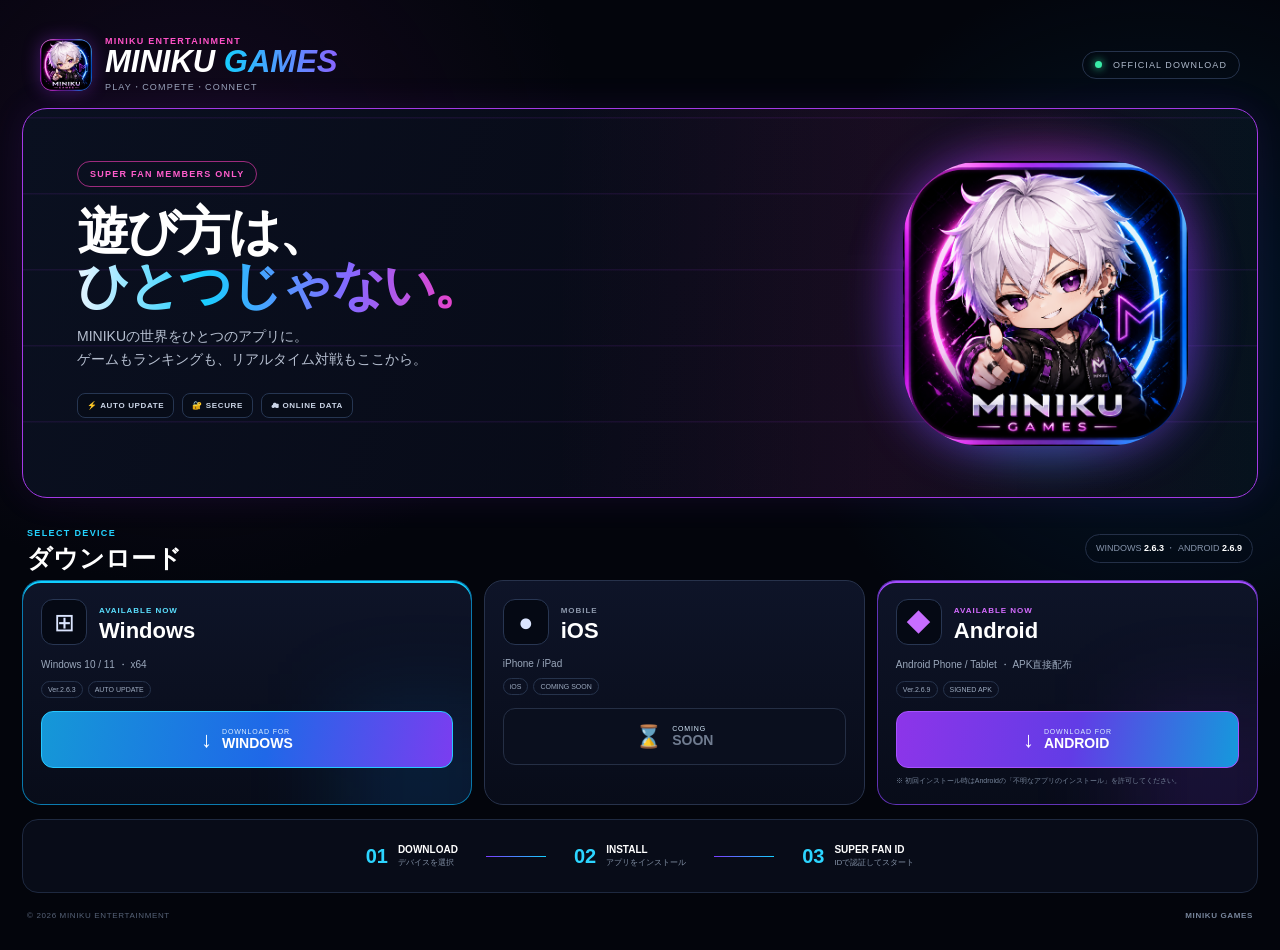
==== index.html @ 1a62432c "Add files via upload Update download page for Android v2.6.9" ====
<!doctype html>
<html lang="ja">
<head>
<meta charset="utf-8">
<meta name="viewport" content="width=device-width,initial-scale=1,viewport-fit=cover">
<meta name="theme-color" content="#03050c">
<title>MINIKU GAMES | Download</title>
<link rel="stylesheet" href="styles.css">
</head>
<body>
<main>
  <header class="topbar">
    <div class="brand">
      <img src="assets/miniku-app-icon.png" alt="" class="mini-logo">
      <div><small>MINIKU ENTERTAINMENT</small><strong>MINIKU <em>GAMES</em></strong><span>PLAY・COMPETE・CONNECT</span></div>
    </div>
    <div class="status"><i></i> OFFICIAL DOWNLOAD</div>
  </header>

  <section class="hero">
    <div class="hero-copy">
      <div class="member-pill">SUPER FAN MEMBERS ONLY</div>
      <h1>遊び方は、<br><span>ひとつじゃない。</span></h1>
      <p>MINIKUの世界をひとつのアプリに。<br>ゲームもランキングも、リアルタイム対戦もここから。</p>
      <div class="hero-badges">
        <b>⚡ AUTO UPDATE</b><b>🔐 SECURE</b><b>☁ ONLINE DATA</b>
      </div>
    </div>
    <div class="hero-art">
      <div class="art-glow"></div>
      <img src="assets/miniku-app-icon.png" alt="MINIKU GAMES">
    </div>
  </section>

  <section class="downloads">
    <div class="section-title">
      <div><small>SELECT DEVICE</small><h2>ダウンロード</h2></div>
      <span>WINDOWS <b>2.6.3</b> ・ ANDROID <b>2.6.9</b></span>
    </div>

    <div class="cards">
      <article class="card windows">
        <div class="card-head"><div class="os">⊞</div><div><small>AVAILABLE NOW</small><h3>Windows</h3></div></div>
        <p>Windows 10 / 11 ・ x64</p>
        <div class="chips"><span>Ver.2.6.3</span><span>AUTO UPDATE</span></div>
        <a class="download" href="https://kdotcdzilrxhztqkxzkk.supabase.co/storage/v1/object/public/miniku-updates/MINIKU%20GAMES_2.6.3_x64-setup.exe">
          <i>↓</i><span><small>DOWNLOAD FOR</small><b>WINDOWS</b></span>
        </a>
      </article>

      <article class="card ios">
        <div class="card-head"><div class="os apple">●</div><div><small>MOBILE</small><h3>iOS</h3></div></div>
        <p>iPhone / iPad</p>
        <div class="chips"><span>iOS</span><span>COMING SOON</span></div>
        <button class="download disabled" disabled><i>⌛</i><span><small>COMING</small><b>SOON</b></span></button>
      </article>

      <article class="card android available">
        <div class="card-head"><div class="os android-mark">◆</div><div><small>AVAILABLE NOW</small><h3>Android</h3></div></div>
        <p>Android Phone / Tablet ・ APK直接配布</p>
        <div class="chips"><span>Ver.2.6.9</span><span>SIGNED APK</span></div>
        <a class="download android-download" href="https://github.com/kyonchi34/MINIKU-GAMES-Releases/releases/download/v2.6.9/MINIKU-GAMES-2.6.9.apk">
          <i>↓</i><span><small>DOWNLOAD FOR</small><b>ANDROID</b></span>
        </a>
        <small class="android-note">※ 初回インストール時はAndroidの「不明なアプリのインストール」を許可してください。</small>
      </article>
    </div>
  </section>

  <section class="how">
    <div><strong>01</strong><span><b>DOWNLOAD</b><small>デバイスを選択</small></span></div>
    <i></i>
    <div><strong>02</strong><span><b>INSTALL</b><small>アプリをインストール</small></span></div>
    <i></i>
    <div><strong>03</strong><span><b>SUPER FAN ID</b><small>IDで認証してスタート</small></span></div>
  </section>

  <footer><span>© 2026 MINIKU ENTERTAINMENT</span><b>MINIKU GAMES</b></footer>
</main>
</body>
</html>
---- styles.css ----
*{box-sizing:border-box}html,body{margin:0;min-height:100%;background:#03050c;color:#fff;font-family:Inter,"Segoe UI","Noto Sans JP",sans-serif}body{background:radial-gradient(circle at 15% 20%,#35104455,transparent 30%),radial-gradient(circle at 90% 35%,#003b6655,transparent 28%),#03050c}main{width:min(1420px,calc(100% - 44px));margin:auto;padding:22px 0 30px}.topbar{height:86px;display:flex;align-items:center;justify-content:space-between;padding:0 18px}.brand{display:flex;align-items:center;gap:13px}.mini-logo{width:52px;height:52px;border-radius:13px;box-shadow:0 0 18px #a839ff55}.brand div{display:flex;flex-direction:column}.brand small{color:#ff52c7;font-weight:900;letter-spacing:.14em;font-size:9px}.brand strong{font-size:31px;font-style:italic;line-height:1.05}.brand em{font-style:italic;background:linear-gradient(90deg,#16cfff,#8964ff);background-clip:text;color:transparent}.brand span{font-size:9px;color:#9ba6bc;letter-spacing:.13em;margin-top:3px}.status{font-size:9px;letter-spacing:.12em;color:#aeb9ca;border:1px solid #26334c;border-radius:999px;padding:8px 12px}.status i{display:inline-block;width:7px;height:7px;border-radius:50%;background:#39eda8;box-shadow:0 0 9px #39eda8;margin-right:7px}.hero{height:390px;position:relative;overflow:hidden;border:1px solid #a439e6;border-radius:25px;background:linear-gradient(110deg,#0a1020 0%,#080b18 52%,#050811 100%);box-shadow:0 0 35px #8c32e41c;display:flex}.hero:before{content:"";position:absolute;inset:0;background:linear-gradient(90deg,transparent 43%,#ff2daf12 70%,#16cfff0d),repeating-linear-gradient(0deg,transparent 0 74px,#9d32e51a 75px 76px);pointer-events:none}.hero-copy{width:57%;padding:52px 54px;z-index:2}.member-pill{display:inline-block;border:1px solid #ff3fbd99;border-radius:999px;padding:7px 12px;color:#ff5dcc;font-size:9px;font-weight:900;letter-spacing:.14em}.hero h1{font-size:52px;line-height:1.03;margin:18px 0 13px;letter-spacing:-.04em}.hero h1 span{background:linear-gradient(90deg,#e8f5ff,#19ceff 31%,#8668ff 67%,#ff39bd);background-clip:text;color:transparent}.hero p{font-size:14px;line-height:1.65;color:#b7c0d1;margin:0}.hero-badges{display:flex;gap:8px;margin-top:22px;flex-wrap:wrap}.hero-badges b{font-size:8px;letter-spacing:.08em;padding:7px 9px;border:1px solid #263652;border-radius:8px;background:#070c18;color:#cbd5e7}.hero-art{position:absolute;right:42px;top:24px;width:340px;height:340px;display:grid;place-items:center}.hero-art img{width:285px;height:285px;border-radius:28%;object-fit:cover;position:relative;z-index:2;filter:drop-shadow(0 0 24px #8f3dff77)}.art-glow{position:absolute;width:310px;height:310px;border-radius:50%;background:conic-gradient(#ff2fb8,#7c3cff,#15cfff,#7c3cff,#ff2fb8);filter:blur(25px);opacity:.32}.downloads{margin-top:18px}.section-title{height:64px;display:flex;align-items:center;justify-content:space-between;padding:0 5px}.section-title small{font-size:9px;font-weight:900;color:#24d3ff;letter-spacing:.15em}.section-title h2{margin:2px 0 0;font-size:25px}.section-title>span{font-size:9px;color:#8795ac;border:1px solid #243048;border-radius:999px;padding:7px 10px}.section-title>span b{color:#fff}.cards{display:grid;grid-template-columns:1.18fr 1fr 1fr;gap:12px}.card{min-height:215px;border:1px solid #27324b;border-radius:19px;background:linear-gradient(180deg,#0e1428,#080c19);padding:18px;display:flex;flex-direction:column;position:relative;overflow:hidden}.card.windows{border-color:#0aaef5aa;box-shadow:inset 0 2px #10cfff}.card.windows:before{content:"";position:absolute;width:170px;height:170px;background:#0e8fff22;filter:blur(45px);right:-40px;bottom:-70px}.card-head{display:flex;align-items:center;gap:12px}.os{width:46px;height:46px;border-radius:12px;border:1px solid #283652;background:#050914;display:grid;place-items:center;font-size:25px;color:#dbe5ff}.card-head small{font-size:8px;color:#5be0ff;font-weight:900;letter-spacing:.12em}.card:not(.windows) .card-head small{color:#8e99ad}.card h3{font-size:22px;margin:1px 0}.card p{font-size:10px;color:#9ba8bc;margin:13px 0 9px}.chips{display:flex;gap:5px;margin-bottom:13px}.chips span{font-size:7px;padding:4px 6px;border:1px solid #26334c;border-radius:999px;color:#9eacc1}.download{height:57px;border:1px solid #27c8ff;border-radius:12px;background:linear-gradient(100deg,#1598d7,#1f68e8 55%,#7b3df0);color:#fff;text-decoration:none;display:flex;align-items:center;justify-content:center;gap:10px;cursor:pointer;position:relative;z-index:2}.download:hover{filter:brightness(1.12)}.download i{font-size:22px;font-style:normal}.download span{display:flex;flex-direction:column;align-items:flex-start}.download small{font-size:7px;letter-spacing:.12em;color:#d9edff}.download b{font-size:14px}.download.disabled{border-color:#252f45;background:#0a0f1e;color:#707c90;cursor:not-allowed}.how{margin-top:14px;border:1px solid #1e2940;border-radius:16px;background:#080c18;min-height:74px;display:flex;align-items:center;justify-content:center;gap:28px;padding:12px 25px}.how>div{display:flex;align-items:center;gap:10px}.how strong{font-size:20px;color:#2cd5ff}.how span{display:flex;flex-direction:column}.how b{font-size:10px}.how small{font-size:8px;color:#8290a5;margin-top:2px}.how>i{width:60px;height:1px;background:linear-gradient(90deg,#7b3dff,#18cfff)}footer{display:flex;justify-content:space-between;padding:18px 5px 0;color:#566277;font-size:8px;letter-spacing:.08em}footer b{color:#77859b}@media(max-width:900px){main{width:min(100% - 24px,1420px);padding-top:10px}.topbar{height:72px;padding:0 4px}.status{display:none}.hero{height:430px}.hero-copy{width:62%;padding:38px 30px}.hero h1{font-size:43px}.hero-art{right:10px;top:72px;width:260px;height:260px}.hero-art img{width:215px;height:215px}.art-glow{width:240px;height:240px}.cards{grid-template-columns:1fr}.card{min-height:190px}.how{gap:13px}.how>i{width:25px}}@media(max-width:600px){main{width:100%;padding:0 10px 24px}.topbar{height:68px}.mini-logo{width:42px;height:42px}.brand small{font-size:7px}.brand strong{font-size:23px}.brand span{font-size:7px}.hero{height:auto;min-height:610px;border-radius:20px;display:block}.hero-copy{width:100%;padding:28px 20px 0}.hero h1{font-size:38px}.hero p{font-size:12px}.hero-art{position:absolute;right:50%;transform:translateX(50%);top:auto;bottom:18px;width:270px;height:270px}.hero-art img{width:230px;height:230px}.downloads{margin-top:12px}.section-title{height:70px}.cards{gap:9px}.card{padding:16px}.how{align-items:flex-start;flex-direction:column;gap:10px;padding:16px 18px}.how>i{width:1px;height:14px;margin-left:10px;background:linear-gradient(#7b3dff,#18cfff)}footer{flex-direction:column;gap:5px}.hero-badges b{font-size:7px}}
.card.android.available{border-color:#8b43ffaa;box-shadow:inset 0 2px #a44cff}
.card.android.available:before{content:"";position:absolute;width:170px;height:170px;background:#8c36ff20;filter:blur(45px);right:-40px;bottom:-70px}
.card.android.available .card-head small{color:#d56cff}
.android-mark{color:#c76dff}
.android-download{border-color:#a752ff;background:linear-gradient(100deg,#8d35e9,#623ce6 52%,#1599dc)}
.android-note{display:block;margin-top:8px;color:#77859b;font-size:7px;line-height:1.45;position:relative;z-index:2}
@media(max-width:600px){.android-note{font-size:7px}}
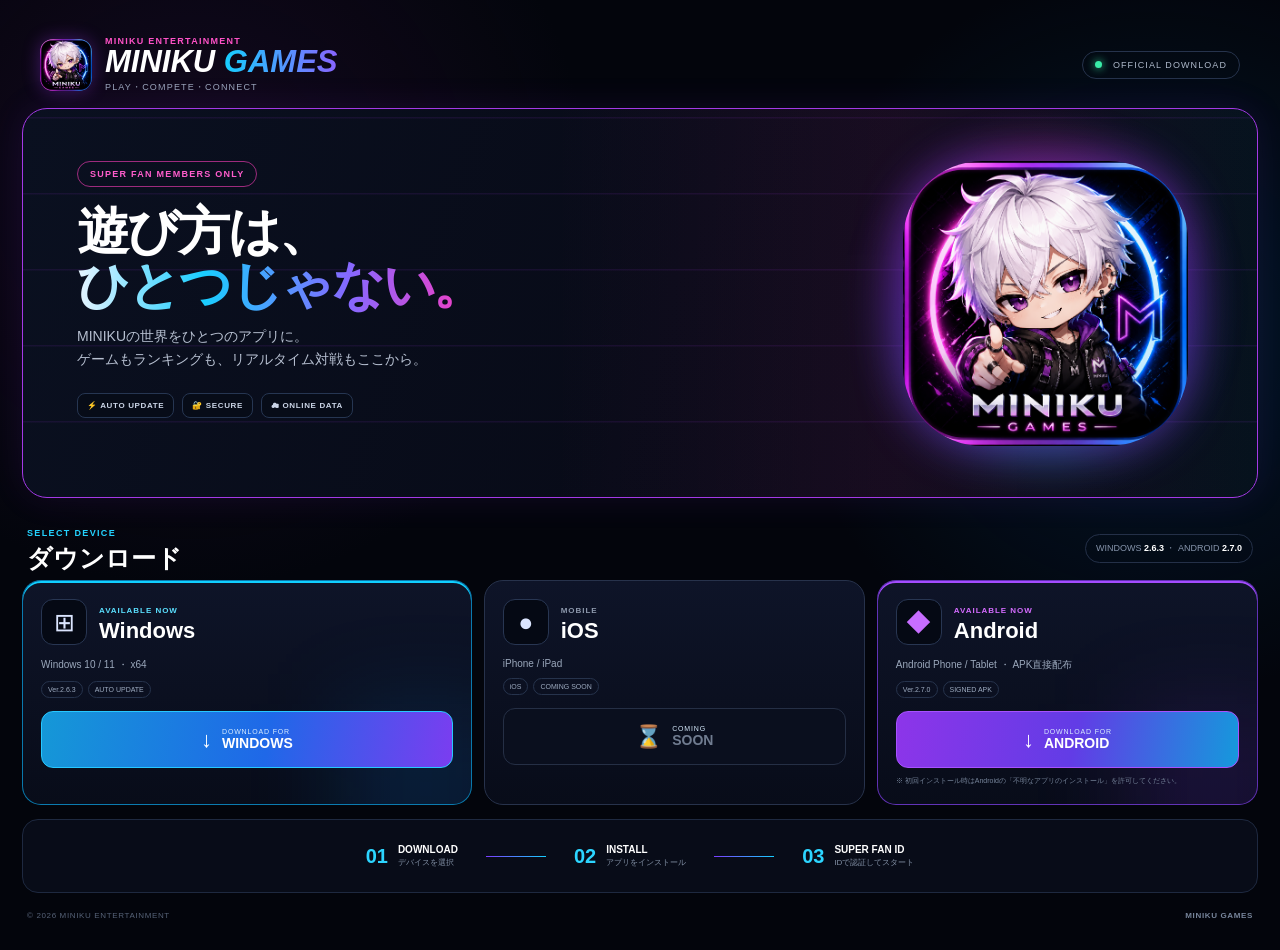
==== commit a4720fac: "Update Android download to v2.7.0" ====
--- a/index.html
+++ b/index.html
@@ -35,7 +35,7 @@
   <section class="downloads">
     <div class="section-title">
       <div><small>SELECT DEVICE</small><h2>ダウンロード</h2></div>
-      <span>WINDOWS <b>2.6.3</b> ・ ANDROID <b>2.6.9</b></span>
+      <span>WINDOWS <b>2.6.3</b> ・ ANDROID <b>2.7.0</b></span>
     </div>
 
     <div class="cards">
@@ -58,8 +58,8 @@
       <article class="card android available">
         <div class="card-head"><div class="os android-mark">◆</div><div><small>AVAILABLE NOW</small><h3>Android</h3></div></div>
         <p>Android Phone / Tablet ・ APK直接配布</p>
-        <div class="chips"><span>Ver.2.6.9</span><span>SIGNED APK</span></div>
-        <a class="download android-download" href="https://github.com/kyonchi34/MINIKU-GAMES-Releases/releases/download/v2.6.9/MINIKU-GAMES-2.6.9.apk">
+        <div class="chips"><span>Ver.2.7.0</span><span>SIGNED APK</span></div>
+        <a class="download android-download" href="https://github.com/kyonchi34/MINIKU-GAMES-Releases/releases/download/v2.7.0/MINIKU-GAMES-v2.7.0-signed.apk">
           <i>↓</i><span><small>DOWNLOAD FOR</small><b>ANDROID</b></span>
         </a>
         <small class="android-note">※ 初回インストール時はAndroidの「不明なアプリのインストール」を許可してください。</small>
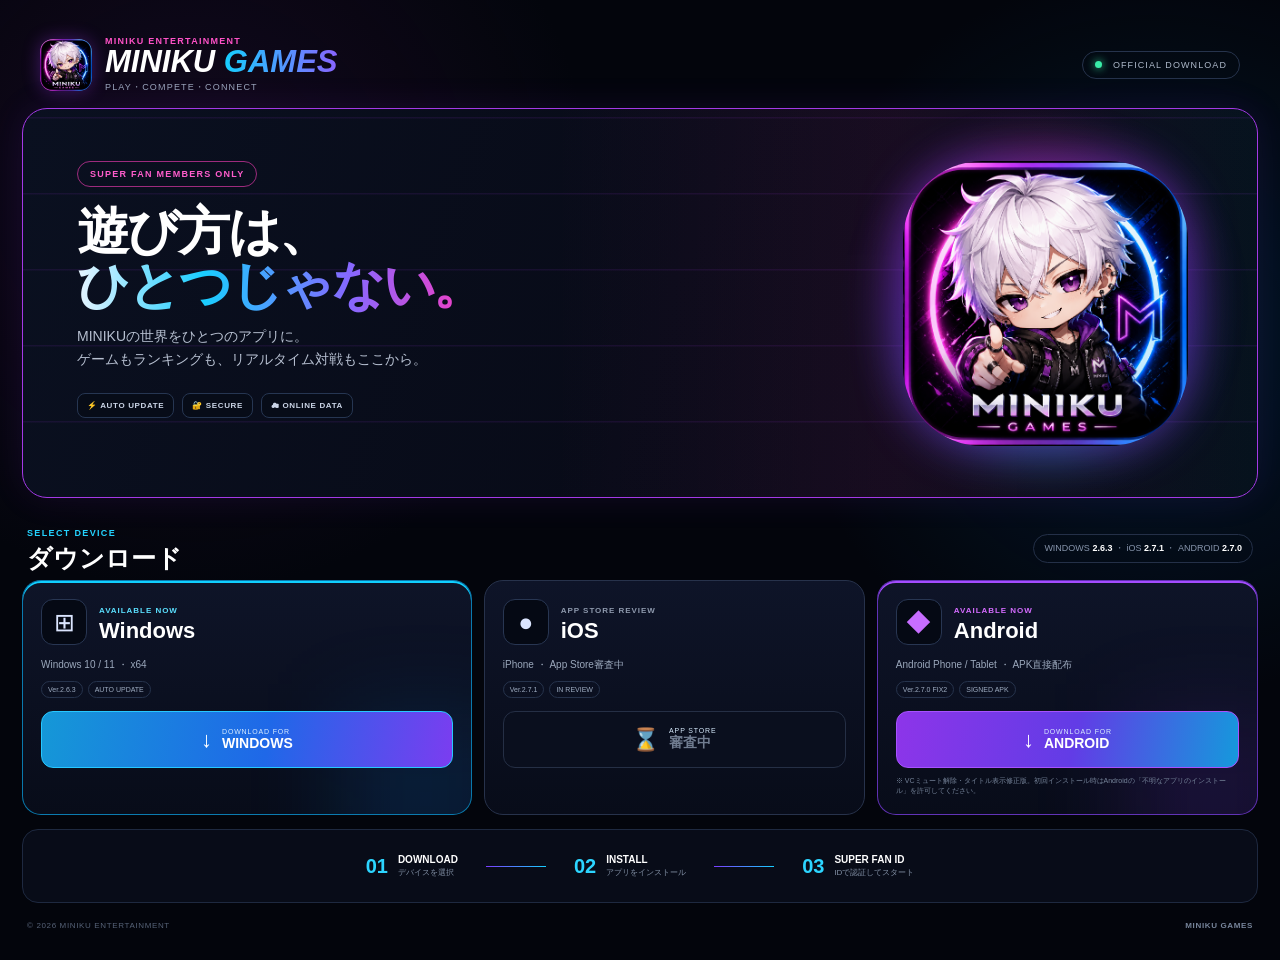
==== commit dba5e500: "Update Android FIX2 download and iOS review status" ====
--- a/index.html
+++ b/index.html
@@ -35,7 +35,7 @@
   <section class="downloads">
     <div class="section-title">
       <div><small>SELECT DEVICE</small><h2>ダウンロード</h2></div>
-      <span>WINDOWS <b>2.6.3</b> ・ ANDROID <b>2.7.0</b></span>
+      <span>WINDOWS <b>2.6.3</b> ・ iOS <b>2.7.1</b> ・ ANDROID <b>2.7.0</b></span>
     </div>
 
     <div class="cards">
@@ -49,20 +49,20 @@
       </article>
 
       <article class="card ios">
-        <div class="card-head"><div class="os apple">●</div><div><small>MOBILE</small><h3>iOS</h3></div></div>
-        <p>iPhone / iPad</p>
-        <div class="chips"><span>iOS</span><span>COMING SOON</span></div>
-        <button class="download disabled" disabled><i>⌛</i><span><small>COMING</small><b>SOON</b></span></button>
+        <div class="card-head"><div class="os apple">●</div><div><small>APP STORE REVIEW</small><h3>iOS</h3></div></div>
+        <p>iPhone ・ App Store審査中</p>
+        <div class="chips"><span>Ver.2.7.1</span><span>IN REVIEW</span></div>
+        <button class="download disabled" disabled><i>⌛</i><span><small>APP STORE</small><b>審査中</b></span></button>
       </article>
 
       <article class="card android available">
         <div class="card-head"><div class="os android-mark">◆</div><div><small>AVAILABLE NOW</small><h3>Android</h3></div></div>
         <p>Android Phone / Tablet ・ APK直接配布</p>
-        <div class="chips"><span>Ver.2.7.0</span><span>SIGNED APK</span></div>
-        <a class="download android-download" href="https://github.com/kyonchi34/MINIKU-GAMES-Releases/releases/download/v2.7.0/MINIKU-GAMES-v2.7.0-signed.apk">
+        <div class="chips"><span>Ver.2.7.0 FIX2</span><span>SIGNED APK</span></div>
+        <a class="download android-download" href="https://github.com/kyonchi34/MINIKU-GAMES-Releases/releases/download/v2.7.0/MINIKU-GAMES-v2.7.0-FIX2-signed.apk">
           <i>↓</i><span><small>DOWNLOAD FOR</small><b>ANDROID</b></span>
         </a>
-        <small class="android-note">※ 初回インストール時はAndroidの「不明なアプリのインストール」を許可してください。</small>
+        <small class="android-note">※ VCミュート解除・タイトル表示修正版。初回インストール時はAndroidの「不明なアプリのインストール」を許可してください。</small>
       </article>
     </div>
   </section>
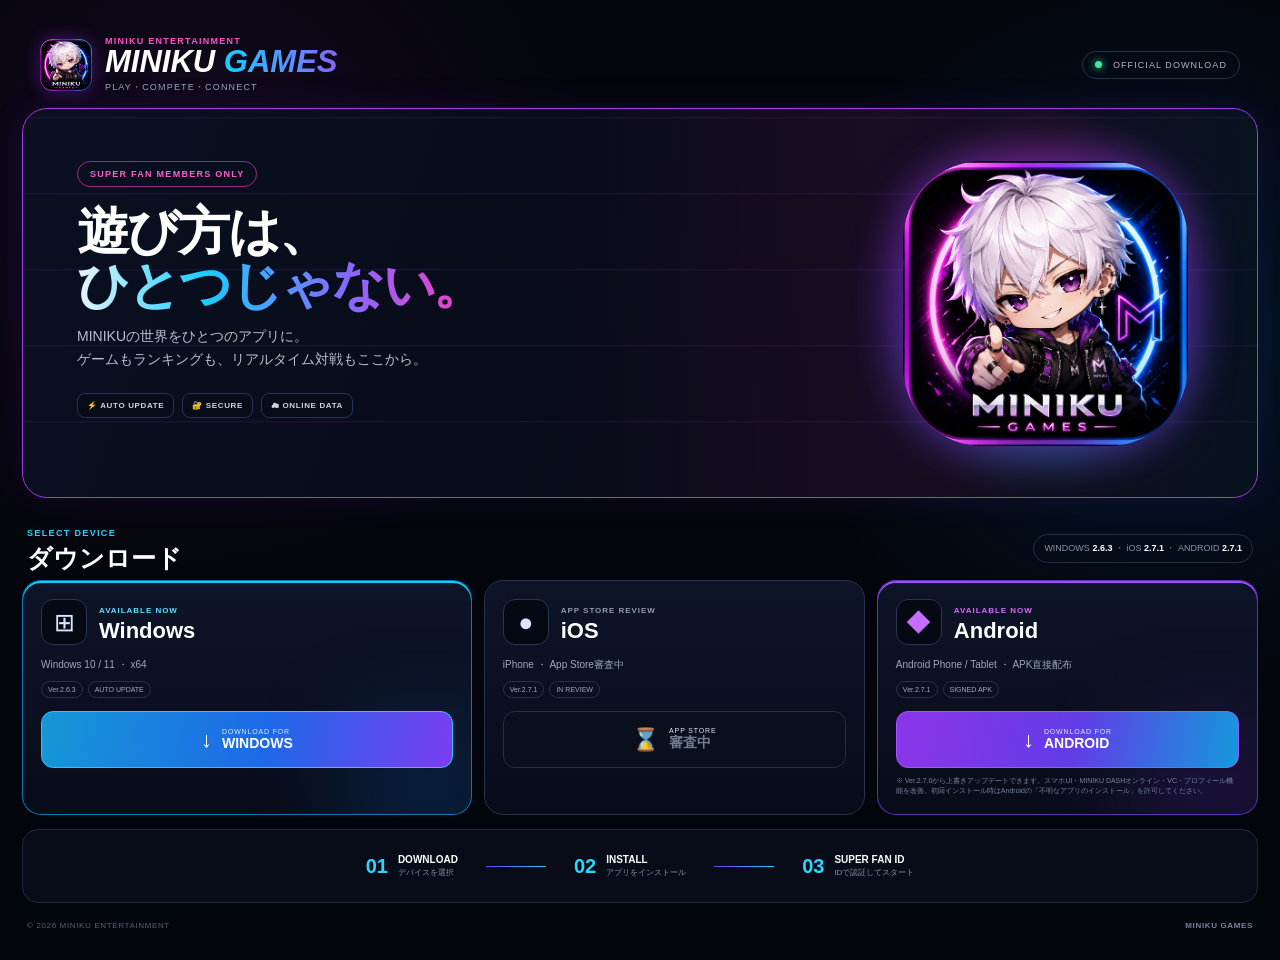
==== commit f1fd8d40: "Update Android download to v2.7.1" ====
--- a/index.html
+++ b/index.html
@@ -35,7 +35,7 @@
   <section class="downloads">
     <div class="section-title">
       <div><small>SELECT DEVICE</small><h2>ダウンロード</h2></div>
-      <span>WINDOWS <b>2.6.3</b> ・ iOS <b>2.7.1</b> ・ ANDROID <b>2.7.0</b></span>
+      <span>WINDOWS <b>2.6.3</b> ・ iOS <b>2.7.1</b> ・ ANDROID <b>2.7.1</b></span>
     </div>
 
     <div class="cards">
@@ -58,11 +58,11 @@
       <article class="card android available">
         <div class="card-head"><div class="os android-mark">◆</div><div><small>AVAILABLE NOW</small><h3>Android</h3></div></div>
         <p>Android Phone / Tablet ・ APK直接配布</p>
-        <div class="chips"><span>Ver.2.7.0 FIX2</span><span>SIGNED APK</span></div>
-        <a class="download android-download" href="https://github.com/kyonchi34/MINIKU-GAMES-Releases/releases/download/v2.7.0/MINIKU-GAMES-v2.7.0-FIX2-signed.apk">
+        <div class="chips"><span>Ver.2.7.1</span><span>SIGNED APK</span></div>
+        <a class="download android-download" href="https://github.com/kyonchi34/MINIKU-GAMES-Releases/releases/download/v2.7.1/MINIKU-GAMES-v2.7.1-signed.apk">
           <i>↓</i><span><small>DOWNLOAD FOR</small><b>ANDROID</b></span>
         </a>
-        <small class="android-note">※ VCミュート解除・タイトル表示修正版。初回インストール時はAndroidの「不明なアプリのインストール」を許可してください。</small>
+        <small class="android-note">※ Ver.2.7.0から上書きアップデートできます。スマホUI・MINIKU DASHオンライン・VC・プロフィール機能を改善。初回インストール時はAndroidの「不明なアプリのインストール」を許可してください。</small>
       </article>
     </div>
   </section>
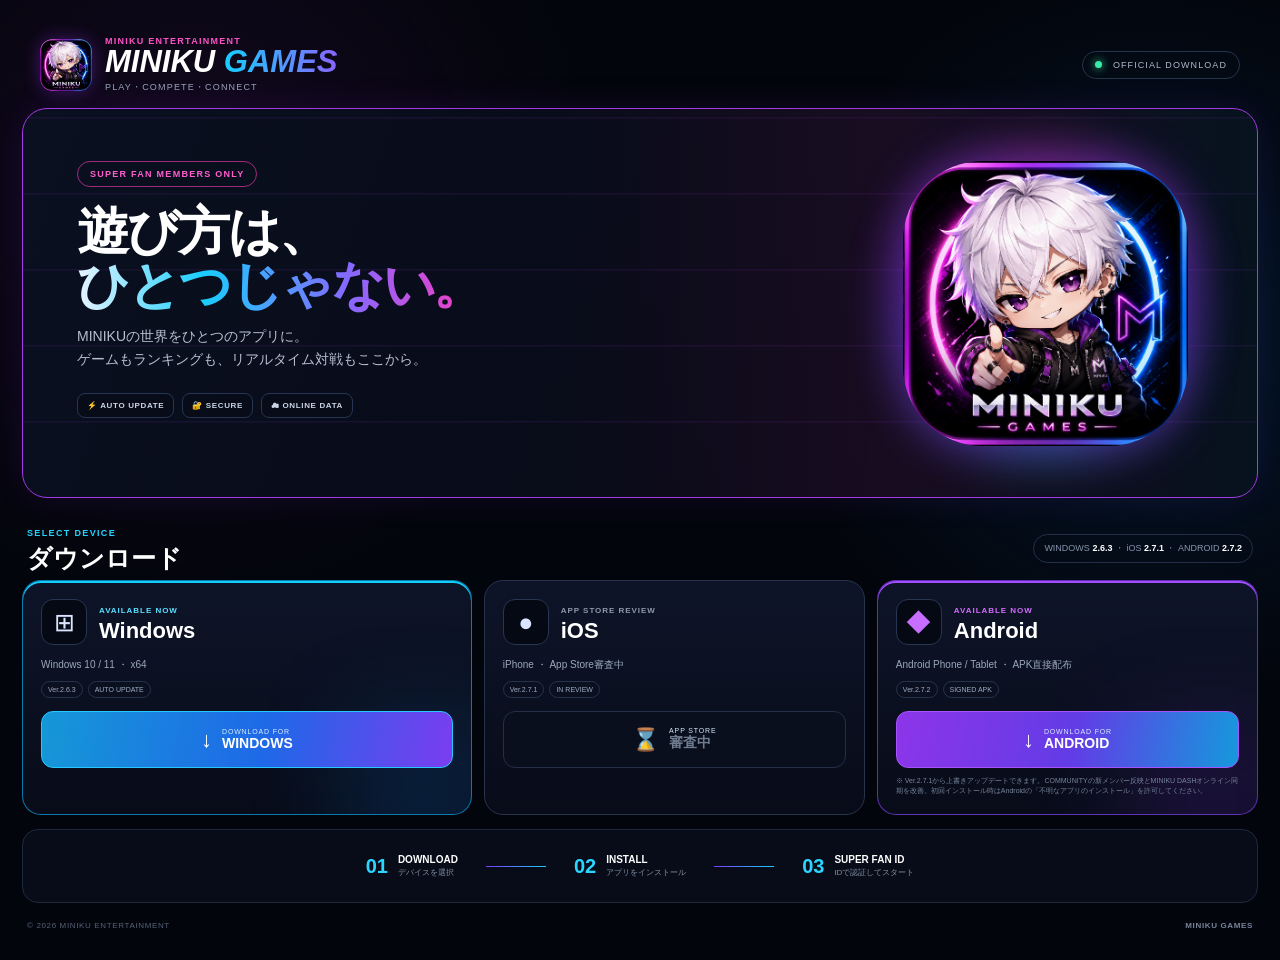
==== commit 7b74782f: "Update Android download to v2.7.2" ====
--- a/index.html
+++ b/index.html
@@ -35,7 +35,7 @@
   <section class="downloads">
     <div class="section-title">
       <div><small>SELECT DEVICE</small><h2>ダウンロード</h2></div>
-      <span>WINDOWS <b>2.6.3</b> ・ iOS <b>2.7.1</b> ・ ANDROID <b>2.7.1</b></span>
+      <span>WINDOWS <b>2.6.3</b> ・ iOS <b>2.7.1</b> ・ ANDROID <b>2.7.2</b></span>
     </div>
 
     <div class="cards">
@@ -58,11 +58,11 @@
       <article class="card android available">
         <div class="card-head"><div class="os android-mark">◆</div><div><small>AVAILABLE NOW</small><h3>Android</h3></div></div>
         <p>Android Phone / Tablet ・ APK直接配布</p>
-        <div class="chips"><span>Ver.2.7.1</span><span>SIGNED APK</span></div>
-        <a class="download android-download" href="https://github.com/kyonchi34/MINIKU-GAMES-Releases/releases/download/v2.7.1/MINIKU-GAMES-v2.7.1-signed.apk">
+        <div class="chips"><span>Ver.2.7.2</span><span>SIGNED APK</span></div>
+        <a class="download android-download" href="https://github.com/kyonchi34/MINIKU-GAMES-Releases/releases/download/v2.7.2/MINIKU-GAMES-v2.7.2-signed.apk">
           <i>↓</i><span><small>DOWNLOAD FOR</small><b>ANDROID</b></span>
         </a>
-        <small class="android-note">※ Ver.2.7.0から上書きアップデートできます。スマホUI・MINIKU DASHオンライン・VC・プロフィール機能を改善。初回インストール時はAndroidの「不明なアプリのインストール」を許可してください。</small>
+        <small class="android-note">※ Ver.2.7.1から上書きアップデートできます。COMMUNITYの新メンバー反映とMINIKU DASHオンライン同期を改善。初回インストール時はAndroidの「不明なアプリのインストール」を許可してください。</small>
       </article>
     </div>
   </section>
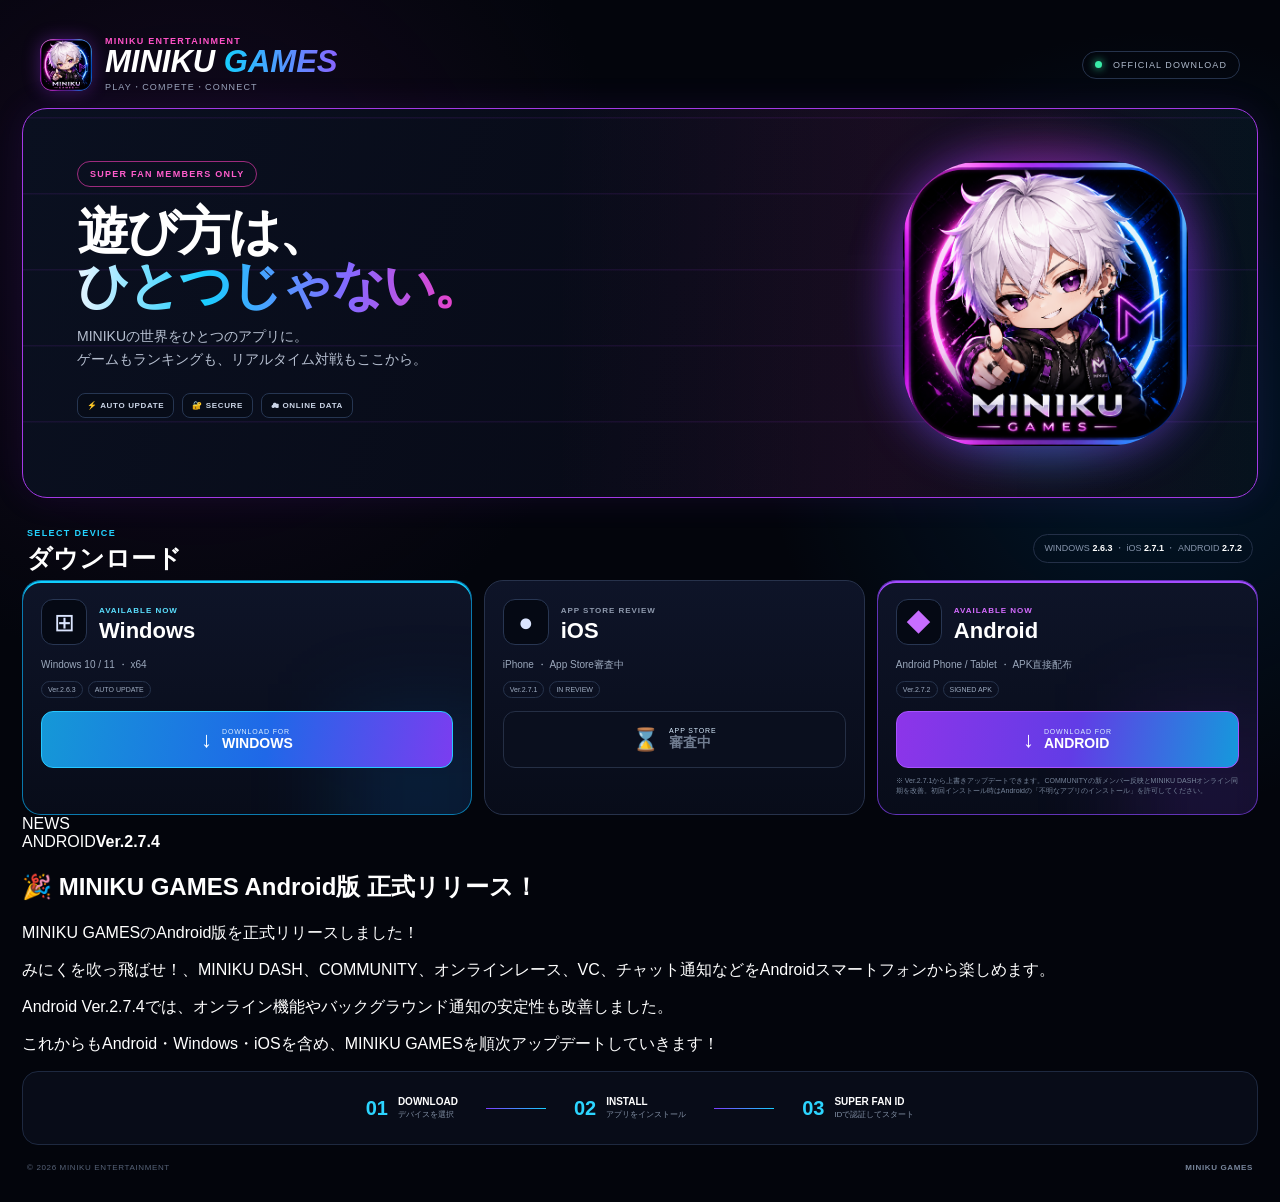
==== commit 23926326: "Add Android 2.7.4 release news" ====
--- a/index.html
+++ b/index.html
@@ -67,6 +67,18 @@
     </div>
   </section>
 
+  <section class="news-release">
+    <div class="news-label">NEWS</div>
+    <div class="news-body">
+      <div class="news-meta"><span>ANDROID</span><b>Ver.2.7.4</b></div>
+      <h2>🎉 MINIKU GAMES Android版 正式リリース！</h2>
+      <p>MINIKU GAMESのAndroid版を正式リリースしました！</p>
+      <p>みにくを吹っ飛ばせ！、MINIKU DASH、COMMUNITY、オンラインレース、VC、チャット通知などをAndroidスマートフォンから楽しめます。</p>
+      <p>Android Ver.2.7.4では、オンライン機能やバックグラウンド通知の安定性も改善しました。</p>
+      <p>これからもAndroid・Windows・iOSを含め、MINIKU GAMESを順次アップデートしていきます！</p>
+    </div>
+  </section>
+
   <section class="how">
     <div><strong>01</strong><span><b>DOWNLOAD</b><small>デバイスを選択</small></span></div>
     <i></i>
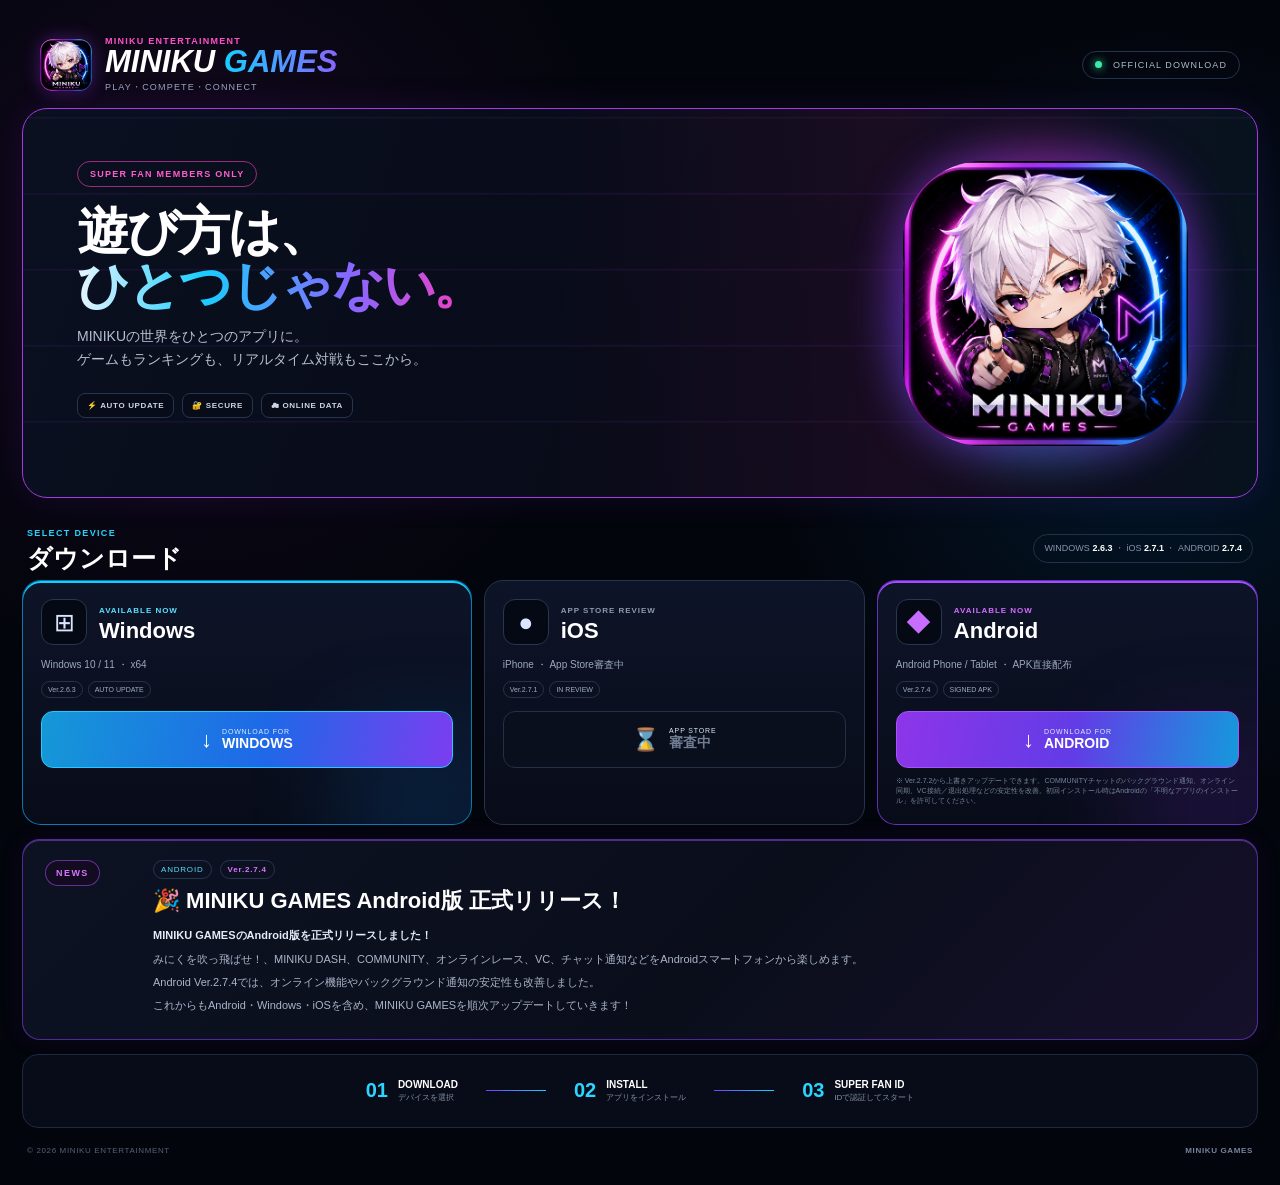
==== commit c9dc4e34: "Update Android download to Ver.2.7.4" ====
--- a/index.html
+++ b/index.html
@@ -35,7 +35,7 @@
   <section class="downloads">
     <div class="section-title">
       <div><small>SELECT DEVICE</small><h2>ダウンロード</h2></div>
-      <span>WINDOWS <b>2.6.3</b> ・ iOS <b>2.7.1</b> ・ ANDROID <b>2.7.2</b></span>
+      <span>WINDOWS <b>2.6.3</b> ・ iOS <b>2.7.1</b> ・ ANDROID <b>2.7.4</b></span>
     </div>
 
     <div class="cards">
@@ -58,11 +58,11 @@
       <article class="card android available">
         <div class="card-head"><div class="os android-mark">◆</div><div><small>AVAILABLE NOW</small><h3>Android</h3></div></div>
         <p>Android Phone / Tablet ・ APK直接配布</p>
-        <div class="chips"><span>Ver.2.7.2</span><span>SIGNED APK</span></div>
-        <a class="download android-download" href="https://github.com/kyonchi34/MINIKU-GAMES-Releases/releases/download/v2.7.2/MINIKU-GAMES-v2.7.2-signed.apk">
+        <div class="chips"><span>Ver.2.7.4</span><span>SIGNED APK</span></div>
+        <a class="download android-download" href="https://github.com/kyonchi34/MINIKU-GAMES-Releases/releases/download/v2.7.4/MINIKU-GAMES-v2.7.4-signed.apk">
           <i>↓</i><span><small>DOWNLOAD FOR</small><b>ANDROID</b></span>
         </a>
-        <small class="android-note">※ Ver.2.7.1から上書きアップデートできます。COMMUNITYの新メンバー反映とMINIKU DASHオンライン同期を改善。初回インストール時はAndroidの「不明なアプリのインストール」を許可してください。</small>
+        <small class="android-note">※ Ver.2.7.2から上書きアップデートできます。COMMUNITYチャットのバックグラウンド通知、オンライン同期、VC接続／退出処理などの安定性を改善。初回インストール時はAndroidの「不明なアプリのインストール」を許可してください。</small>
       </article>
     </div>
   </section>
--- a/styles.css
+++ b/styles.css
@@ -6,3 +6,4 @@
 .android-download{border-color:#a752ff;background:linear-gradient(100deg,#8d35e9,#623ce6 52%,#1599dc)}
 .android-note{display:block;margin-top:8px;color:#77859b;font-size:7px;line-height:1.45;position:relative;z-index:2}
 @media(max-width:600px){.android-note{font-size:7px}}
+.news-release{margin-top:14px;border:1px solid #8b43ff88;border-radius:18px;background:linear-gradient(135deg,#0d1223,#0a0e1b 58%,#16102b);padding:20px 22px;display:grid;grid-template-columns:90px 1fr;gap:18px;box-shadow:inset 0 1px #b65cff66,0 0 28px #7137ff12}.news-label{align-self:start;justify-self:start;border:1px solid #a752ff88;border-radius:999px;padding:7px 10px;color:#d775ff;font-size:9px;font-weight:900;letter-spacing:.16em;background:#130c20}.news-body{min-width:0}.news-meta{display:flex;align-items:center;gap:8px;margin-bottom:7px}.news-meta span,.news-meta b{font-size:8px;letter-spacing:.1em;border:1px solid #27344e;border-radius:999px;padding:4px 7px}.news-meta span{color:#5bdcff}.news-meta b{color:#d775ff}.news-body h2{margin:0 0 10px;font-size:22px}.news-body p{margin:5px 0;color:#aab5c8;font-size:11px;line-height:1.65}.news-body p:first-of-type{color:#e6ecf7;font-weight:700}@media(max-width:600px){.news-release{grid-template-columns:1fr;padding:17px 16px;gap:11px}.news-body h2{font-size:18px}.news-body p{font-size:10px}}
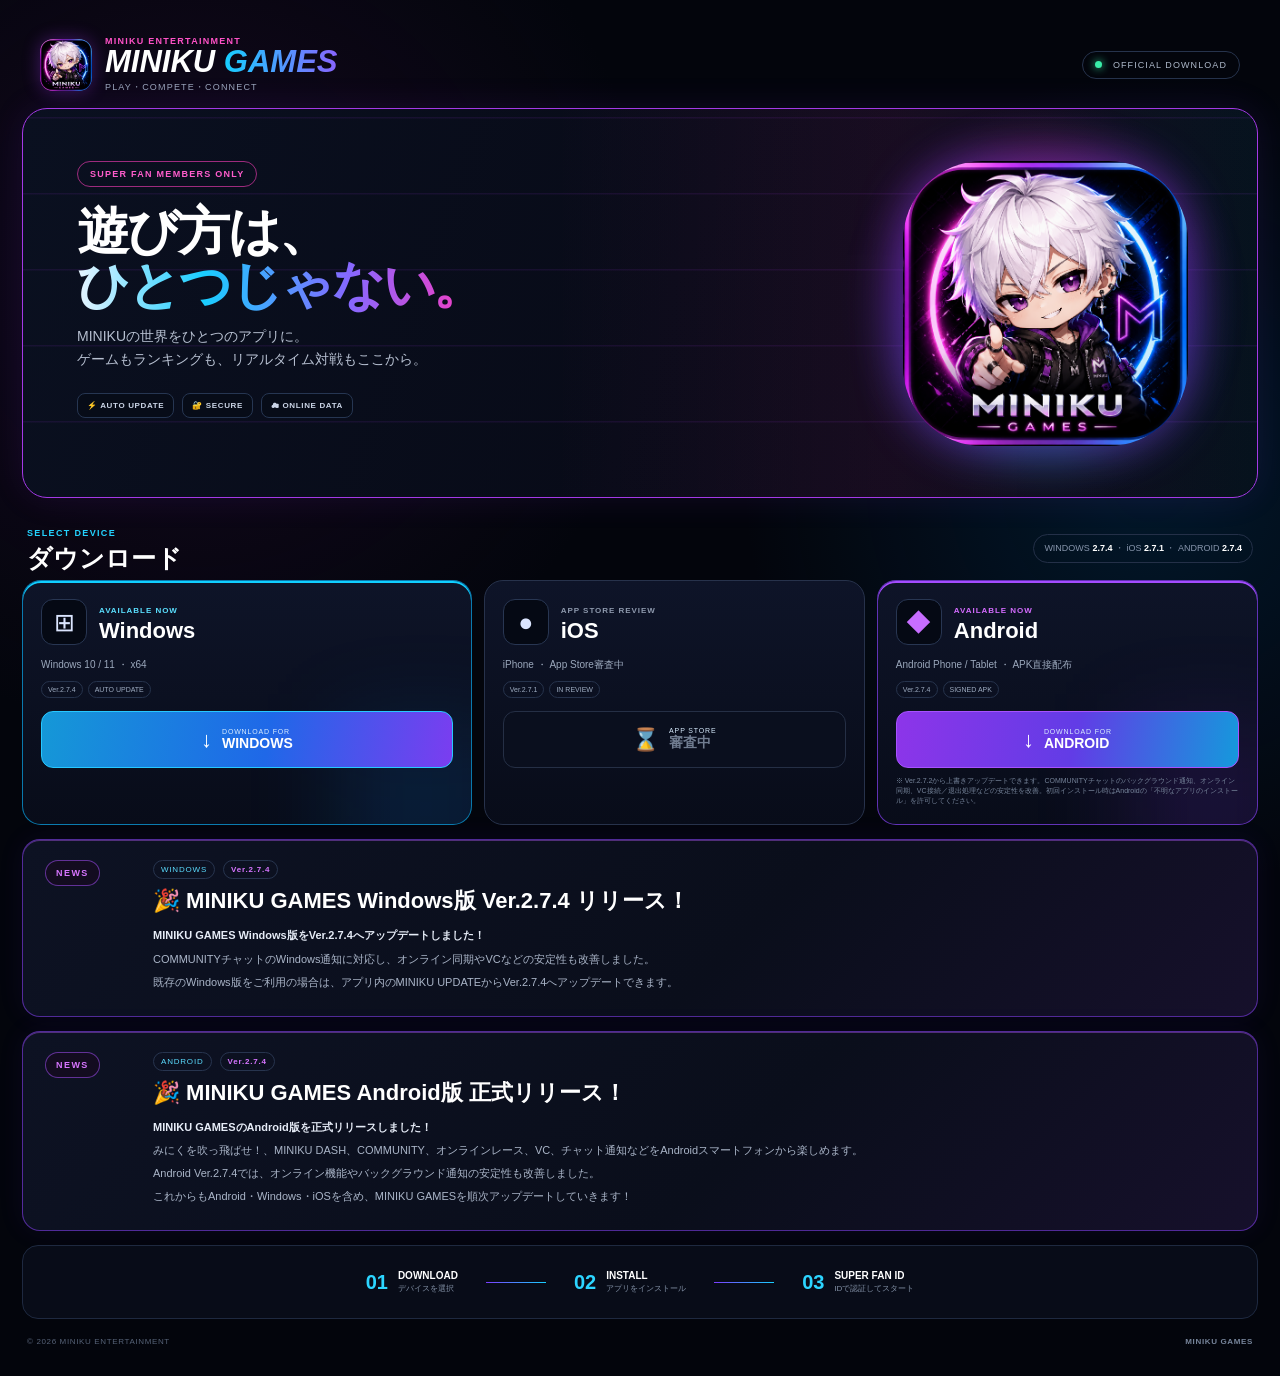
==== commit 4e49647d: "Release Windows Ver.2.7.4" ====
--- a/index.html
+++ b/index.html
@@ -35,15 +35,15 @@
   <section class="downloads">
     <div class="section-title">
       <div><small>SELECT DEVICE</small><h2>ダウンロード</h2></div>
-      <span>WINDOWS <b>2.6.3</b> ・ iOS <b>2.7.1</b> ・ ANDROID <b>2.7.4</b></span>
+      <span>WINDOWS <b>2.7.4</b> ・ iOS <b>2.7.1</b> ・ ANDROID <b>2.7.4</b></span>
     </div>
 
     <div class="cards">
       <article class="card windows">
         <div class="card-head"><div class="os">⊞</div><div><small>AVAILABLE NOW</small><h3>Windows</h3></div></div>
         <p>Windows 10 / 11 ・ x64</p>
-        <div class="chips"><span>Ver.2.6.3</span><span>AUTO UPDATE</span></div>
-        <a class="download" href="https://kdotcdzilrxhztqkxzkk.supabase.co/storage/v1/object/public/miniku-updates/MINIKU%20GAMES_2.6.3_x64-setup.exe">
+        <div class="chips"><span>Ver.2.7.4</span><span>AUTO UPDATE</span></div>
+        <a class="download" href="https://kdotcdzilrxhztqkxzkk.supabase.co/storage/v1/object/public/miniku-updates/MINIKU%20GAMES_2.7.4_x64-setup.exe">
           <i>↓</i><span><small>DOWNLOAD FOR</small><b>WINDOWS</b></span>
         </a>
       </article>
@@ -64,6 +64,17 @@
         </a>
         <small class="android-note">※ Ver.2.7.2から上書きアップデートできます。COMMUNITYチャットのバックグラウンド通知、オンライン同期、VC接続／退出処理などの安定性を改善。初回インストール時はAndroidの「不明なアプリのインストール」を許可してください。</small>
       </article>
+    </div>
+  </section>
+
+  <section class="news-release">
+    <div class="news-label">NEWS</div>
+    <div class="news-body">
+      <div class="news-meta"><span>WINDOWS</span><b>Ver.2.7.4</b></div>
+      <h2>🎉 MINIKU GAMES Windows版 Ver.2.7.4 リリース！</h2>
+      <p>MINIKU GAMES Windows版をVer.2.7.4へアップデートしました！</p>
+      <p>COMMUNITYチャットのWindows通知に対応し、オンライン同期やVCなどの安定性も改善しました。</p>
+      <p>既存のWindows版をご利用の場合は、アプリ内のMINIKU UPDATEからVer.2.7.4へアップデートできます。</p>
     </div>
   </section>
 
